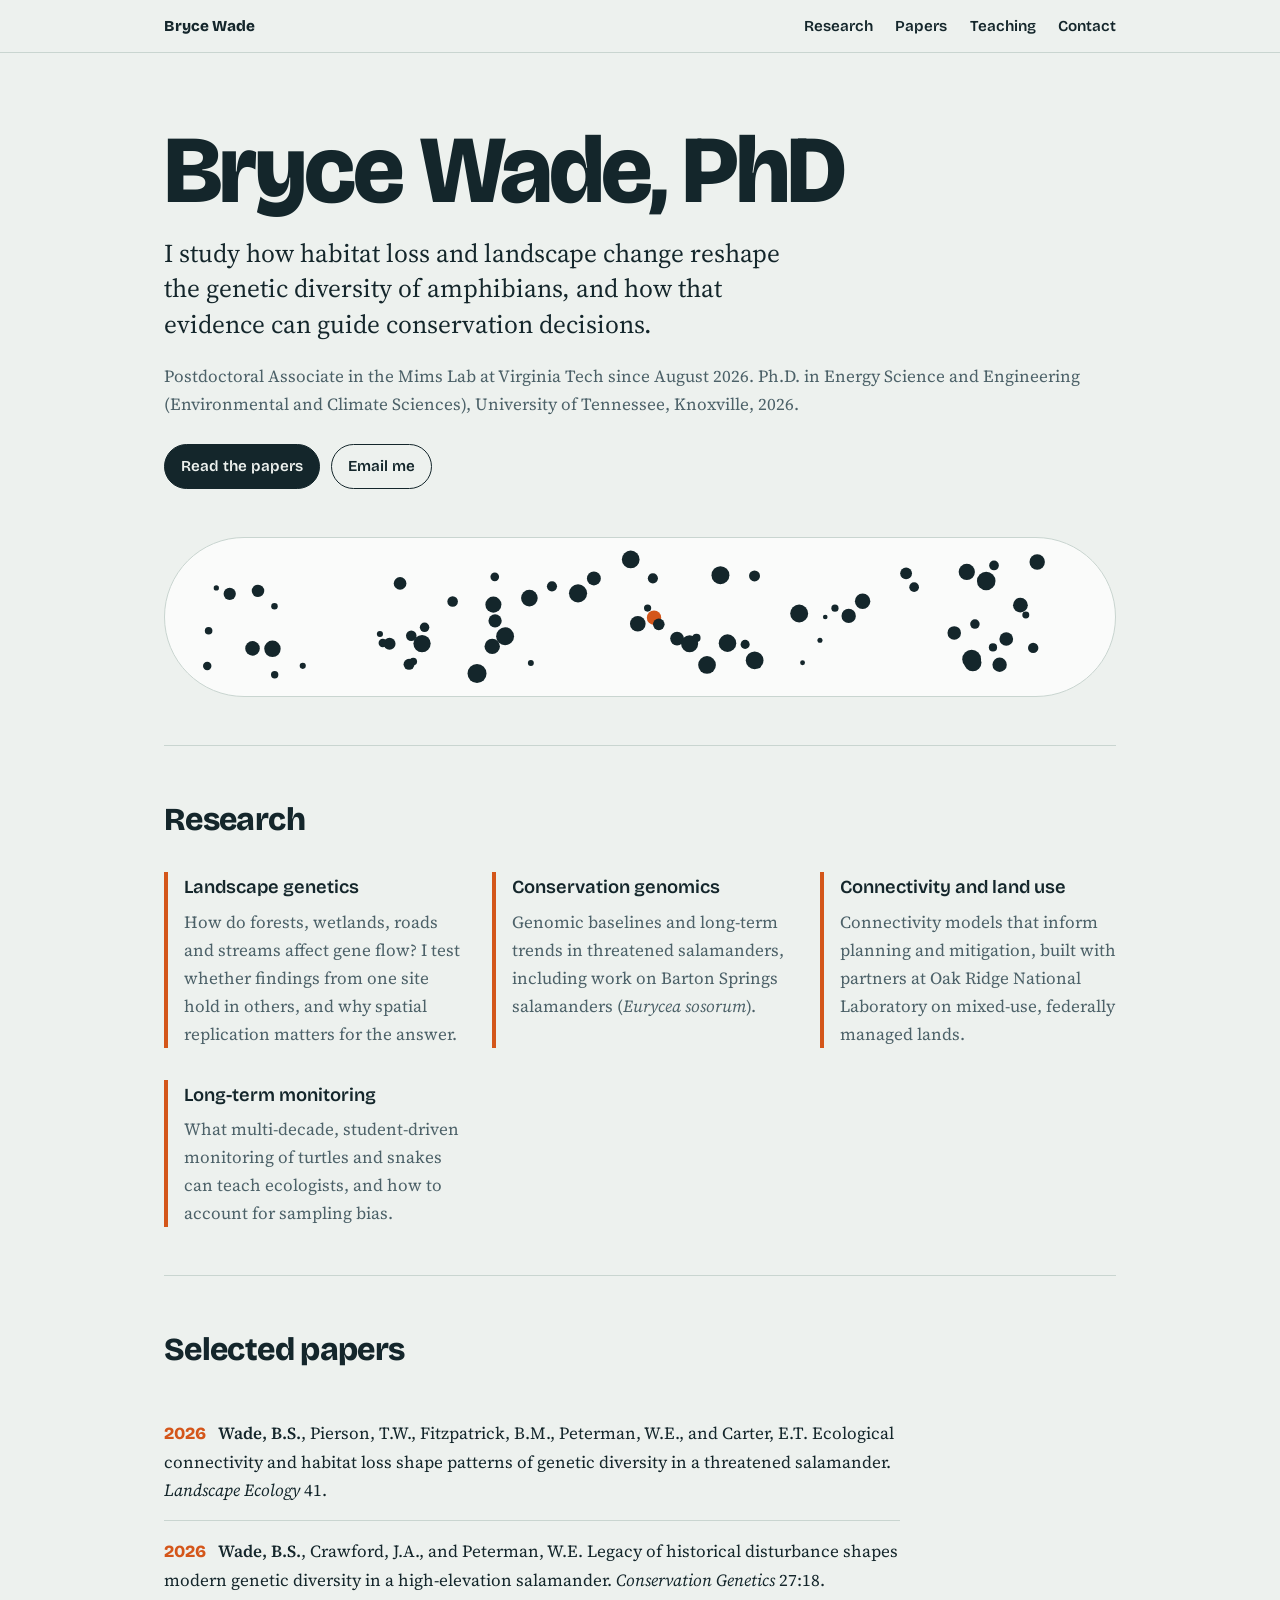
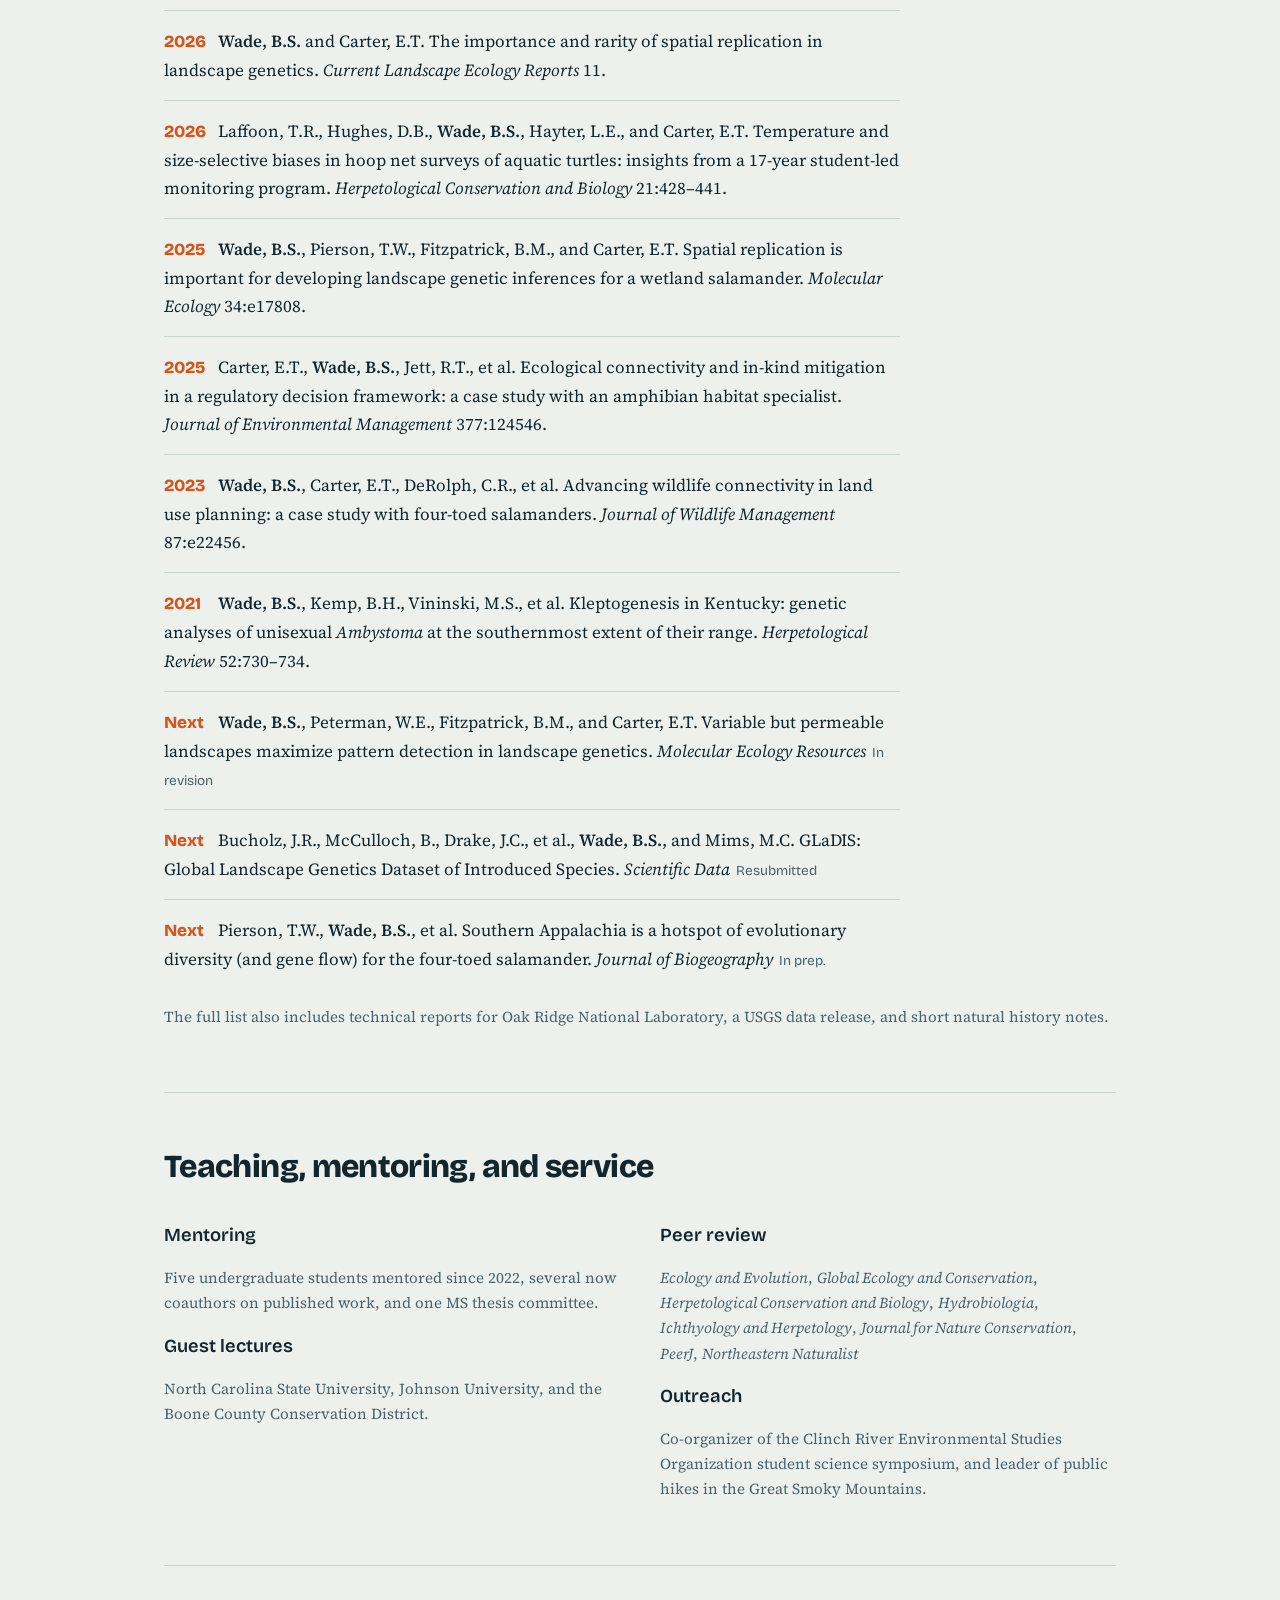
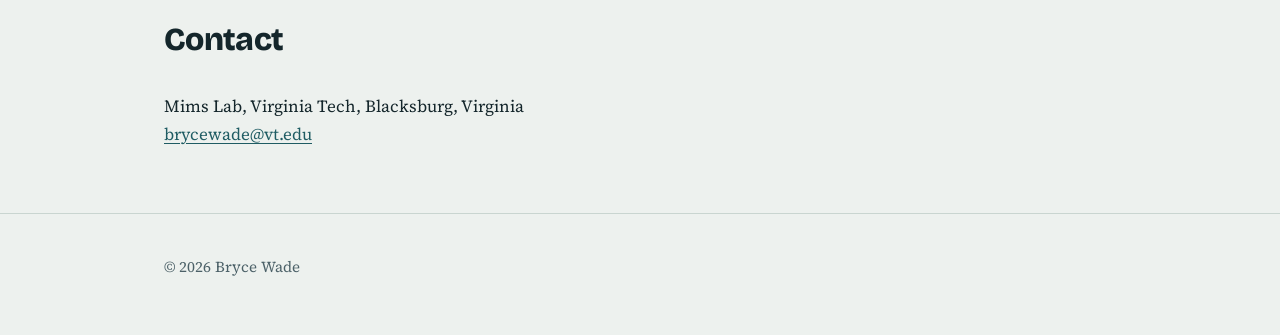
==== index.html @ 5a13bc20 "Add files via upload" ====
<!DOCTYPE html>
<html lang="en">
<head>
<meta charset="utf-8">
<meta name="viewport" content="width=device-width, initial-scale=1, viewport-fit=cover">
<title>Bryce Wade, PhD · Landscape genetics and amphibian conservation</title>
<link rel="preconnect" href="https://fonts.googleapis.com">
<link href="https://fonts.googleapis.com/css2?family=Bricolage+Grotesque:opsz,wght@12..96,400;12..96,600;12..96,800&family=Source+Serif+4:ital,opsz,wght@0,8..60,400;0,8..60,600;1,8..60,400&display=swap" rel="stylesheet">
<style>
:root{--bg:#EDF1EE;--panel:#FAFBFA;--ink:#14262B;--mute:#4C6168;--line:#C9D5D0;--stream:#1F5C63;--spot:#D4561A;--dot:#14262B;
box-sizing:border-box;padding-top:env(safe-area-inset-top,0px);padding-bottom:env(safe-area-inset-bottom,0px)}
@media (prefers-color-scheme:dark){:root:not([data-theme="light"]){--bg:#0F1B1F;--panel:#16272C;--ink:#E6EEEA;--mute:#9DB3B3;--line:#2B4046;--stream:#6FB7BD;--spot:#F08A52;--dot:#E6EEEA}}
:root[data-theme="dark"]{--bg:#0F1B1F;--panel:#16272C;--ink:#E6EEEA;--mute:#9DB3B3;--line:#2B4046;--stream:#6FB7BD;--spot:#F08A52;--dot:#E6EEEA}
*,*::before,*::after{box-sizing:inherit}
html{scroll-padding-top:4.5rem;scroll-behavior:smooth}
body{margin:0;background:var(--bg);color:var(--ink);font:1.0625rem/1.65 "Source Serif 4",Georgia,serif}
a{color:var(--stream);text-underline-offset:.2em}
a:focus-visible{outline:3px solid var(--spot);outline-offset:3px;border-radius:2px}
.wrap{max-width:62rem;margin:0 auto;padding:0 1.25rem}
h1,h2,h3,nav{font-family:"Bricolage Grotesque","Helvetica Neue",Arial,sans-serif}
nav{position:sticky;top:env(safe-area-inset-top,0px);z-index:5;background:var(--bg);border-bottom:1px solid var(--line)}
nav .wrap{display:flex;gap:1.4rem;align-items:center;overflow-x:auto;white-space:nowrap;padding-top:.85rem;padding-bottom:.85rem;font-size:.95rem}
nav b{margin-right:auto;font-weight:800}
nav a{color:var(--ink);text-decoration:none;font-weight:600}
nav a:hover{color:var(--stream);text-decoration:underline}
header.hero{padding:4.5rem 0 3rem}
h1{font-size:clamp(2.8rem,9vw,6rem);line-height:.95;letter-spacing:-.03em;font-weight:800;margin:0 0 1.2rem}
.lede{font-size:clamp(1.2rem,2.6vw,1.6rem);line-height:1.4;max-width:40rem;margin:0 0 1.2rem}
.now{color:var(--mute);margin:0 0 1.6rem}
.links{display:flex;flex-wrap:wrap;gap:.7rem}
.links a{padding:.55rem 1rem;border:1.5px solid var(--ink);border-radius:999px;color:var(--ink);text-decoration:none;font-family:"Bricolage Grotesque",sans-serif;font-weight:600;font-size:.95rem}
.links a:first-child{background:var(--ink);color:var(--bg)}
.links a:hover{border-color:var(--spot)}
.belly{display:block;width:100%;height:auto;margin-top:3rem;background:var(--panel);border:1px solid var(--line);border-radius:999px}
section{padding:3rem 0;border-top:1px solid var(--line)}
h2{font-size:2rem;letter-spacing:-.02em;margin:0 0 1.6rem;font-weight:800}
h3{font-size:1.15rem;margin:0 0 .3rem;font-weight:600}
.cols{display:grid;grid-template-columns:repeat(auto-fit,minmax(15rem,1fr));gap:2rem}
.cols p{margin:0;color:var(--mute)}
.cols h3{color:var(--ink)}
.cols div{border-left:4px solid var(--spot);padding-left:1rem}
ul.pubs,ul.plain{list-style:none;padding:0;margin:0}
ul.pubs li{padding:1rem 0;border-bottom:1px solid var(--line);max-width:46rem}
ul.pubs li:last-child{border:0}
.yr{display:inline-block;min-width:3.4rem;font-family:"Bricolage Grotesque",sans-serif;font-weight:800;color:var(--spot)}
.st{font-family:"Bricolage Grotesque",sans-serif;font-size:.85rem;color:var(--mute);margin-left:.4rem}
.me{font-weight:600}
.two{display:grid;grid-template-columns:repeat(auto-fit,minmax(18rem,1fr));gap:2.5rem}
ul.plain li{padding:.45rem 0}
.fund{font-family:"Bricolage Grotesque",sans-serif;font-weight:800;font-size:clamp(2rem,6vw,3.2rem);letter-spacing:-.03em;margin:0}
.small{color:var(--mute);font-size:.95rem}
footer{padding:2.5rem 0 3.5rem;border-top:1px solid var(--line);color:var(--mute);font-size:.95rem}
@media (prefers-reduced-motion:reduce){html{scroll-behavior:auto}}
</style>
</head>
<body>
<nav><div class="wrap"><b>Bryce Wade</b><a href="#research">Research</a><a href="#papers">Papers</a><a href="#teaching">Teaching</a><a href="#contact">Contact</a></div></nav>

<main class="wrap">
<header class="hero">
<h1>Bryce Wade, PhD</h1>
<p class="lede">I study how habitat loss and landscape change reshape the genetic diversity of amphibians, and how that evidence can guide conservation decisions.</p>
<p class="now">Postdoctoral Associate in the Mims Lab at Virginia Tech since August 2026. Ph.D. in Energy Science and Engineering (Environmental and Climate Sciences), University of Tennessee, Knoxville, 2026.</p>
<div class="links"><a href="#papers">Read the papers</a><a href="mailto:brycewade@vt.edu">Email me</a></div>
<svg id="belly" class="belly" viewBox="0 0 900 150" role="img" aria-label="Decorative pattern of dark spots, like the belly of a four-toed salamander"></svg>
</header>

<section id="research">
<h2>Research</h2>
<div class="cols">
<div><h3>Landscape genetics</h3><p>How do forests, wetlands, roads and streams affect gene flow? I test whether findings from one site hold in others, and why spatial replication matters for the answer.</p></div>
<div><h3>Conservation genomics</h3><p>Genomic baselines and long-term trends in threatened salamanders, including work on Barton Springs salamanders (<i>Eurycea sosorum</i>).</p></div>
<div><h3>Connectivity and land use</h3><p>Connectivity models that inform planning and mitigation, built with partners at Oak Ridge National Laboratory on mixed-use, federally managed lands.</p></div>
<div><h3>Long-term monitoring</h3><p>What multi-decade, student-driven monitoring of turtles and snakes can teach ecologists, and how to account for sampling bias.</p></div>
</div>
</section>

<section id="papers">
<h2>Selected papers</h2>
<ul class="pubs">
<li><span class="yr">2026</span><span class="me">Wade, B.S.</span>, Pierson, T.W., Fitzpatrick, B.M., Peterman, W.E., and Carter, E.T. Ecological connectivity and habitat loss shape patterns of genetic diversity in a threatened salamander. <i>Landscape Ecology</i> 41.</li>
<li><span class="yr">2026</span><span class="me">Wade, B.S.</span>, Crawford, J.A., and Peterman, W.E. Legacy of historical disturbance shapes modern genetic diversity in a high-elevation salamander. <i>Conservation Genetics</i> 27:18.</li>
<li><span class="yr">2026</span><span class="me">Wade, B.S.</span> and Carter, E.T. The importance and rarity of spatial replication in landscape genetics. <i>Current Landscape Ecology Reports</i> 11.</li>
<li><span class="yr">2026</span>Laffoon, T.R., Hughes, D.B., <span class="me">Wade, B.S.</span>, Hayter, L.E., and Carter, E.T. Temperature and size-selective biases in hoop net surveys of aquatic turtles: insights from a 17-year student-led monitoring program. <i>Herpetological Conservation and Biology</i> 21:428–441.</li>
<li><span class="yr">2025</span><span class="me">Wade, B.S.</span>, Pierson, T.W., Fitzpatrick, B.M., and Carter, E.T. Spatial replication is important for developing landscape genetic inferences for a wetland salamander. <i>Molecular Ecology</i> 34:e17808.</li>
<li><span class="yr">2025</span>Carter, E.T., <span class="me">Wade, B.S.</span>, Jett, R.T., et al. Ecological connectivity and in-kind mitigation in a regulatory decision framework: a case study with an amphibian habitat specialist. <i>Journal of Environmental Management</i> 377:124546.</li>
<li><span class="yr">2023</span><span class="me">Wade, B.S.</span>, Carter, E.T., DeRolph, C.R., et al. Advancing wildlife connectivity in land use planning: a case study with four-toed salamanders. <i>Journal of Wildlife Management</i> 87:e22456.</li>
<li><span class="yr">2021</span><span class="me">Wade, B.S.</span>, Kemp, B.H., Vininski, M.S., et al. Kleptogenesis in Kentucky: genetic analyses of unisexual <i>Ambystoma</i> at the southernmost extent of their range. <i>Herpetological Review</i> 52:730–734.</li>
<li><span class="yr">Next</span><span class="me">Wade, B.S.</span>, Peterman, W.E., Fitzpatrick, B.M., and Carter, E.T. Variable but permeable landscapes maximize pattern detection in landscape genetics. <i>Molecular Ecology Resources</i><span class="st">In revision</span></li>
<li><span class="yr">Next</span>Bucholz, J.R., McCulloch, B., Drake, J.C., et al., <span class="me">Wade, B.S.</span>, and Mims, M.C. GLaDIS: Global Landscape Genetics Dataset of Introduced Species. <i>Scientific Data</i><span class="st">Resubmitted</span></li>
<li><span class="yr">Next</span>Pierson, T.W., <span class="me">Wade, B.S.</span>, et al. Southern Appalachia is a hotspot of evolutionary diversity (and gene flow) for the four-toed salamander. <i>Journal of Biogeography</i><span class="st">In prep.</span></li>
</ul>
<p class="small">The full list also includes technical reports for Oak Ridge National Laboratory, a USGS data release, and short natural history notes.</p>
</section>

<section id="teaching">
<h2>Teaching, mentoring, and service</h2>
<div class="two">
<div><h3>Mentoring</h3>
<p class="small">Five undergraduate students mentored since 2022, several now coauthors on published work, and one MS thesis committee.</p>
<h3>Guest lectures</h3>
<p class="small">North Carolina State University, Johnson University, and the Boone County Conservation District.</p></div>
<div><h3>Peer review</h3>
<p class="small"><i>Ecology and Evolution</i>, <i>Global Ecology and Conservation</i>, <i>Herpetological Conservation and Biology</i>, <i>Hydrobiologia</i>, <i>Ichthyology and Herpetology</i>, <i>Journal for Nature Conservation</i>, <i>PeerJ</i>, <i>Northeastern Naturalist</i></p>
<h3>Outreach</h3>
<p class="small">Co-organizer of the Clinch River Environmental Studies Organization student science symposium, and leader of public hikes in the Great Smoky Mountains.</p></div>
</div>
</section>

<section id="contact">
<h2>Contact</h2>
<p>Mims Lab, Virginia Tech, Blacksburg, Virginia<br><a href="mailto:brycewade@vt.edu">brycewade@vt.edu</a></p>
</section>
</main>

<footer><div class="wrap">© 2026 Bryce Wade</div></footer>

<script>
(function(){
var s=document.getElementById('belly'),n='http://www.w3.org/2000/svg',seed=7,i,x,y,r,c;
function rnd(){seed=(seed*16807)%2147483647;return seed/2147483647}
for(i=0;i<70;i++){
x=40+rnd()*820;y=20+rnd()*110;r=2+rnd()*7;
c=document.createElementNS(n,'circle');
c.setAttribute('cx',x.toFixed(1));c.setAttribute('cy',y.toFixed(1));c.setAttribute('r',r.toFixed(1));
c.setAttribute('fill',i===23?'var(--spot)':'var(--dot)');
s.appendChild(c);
}
})();
</script>
</body>
</html>
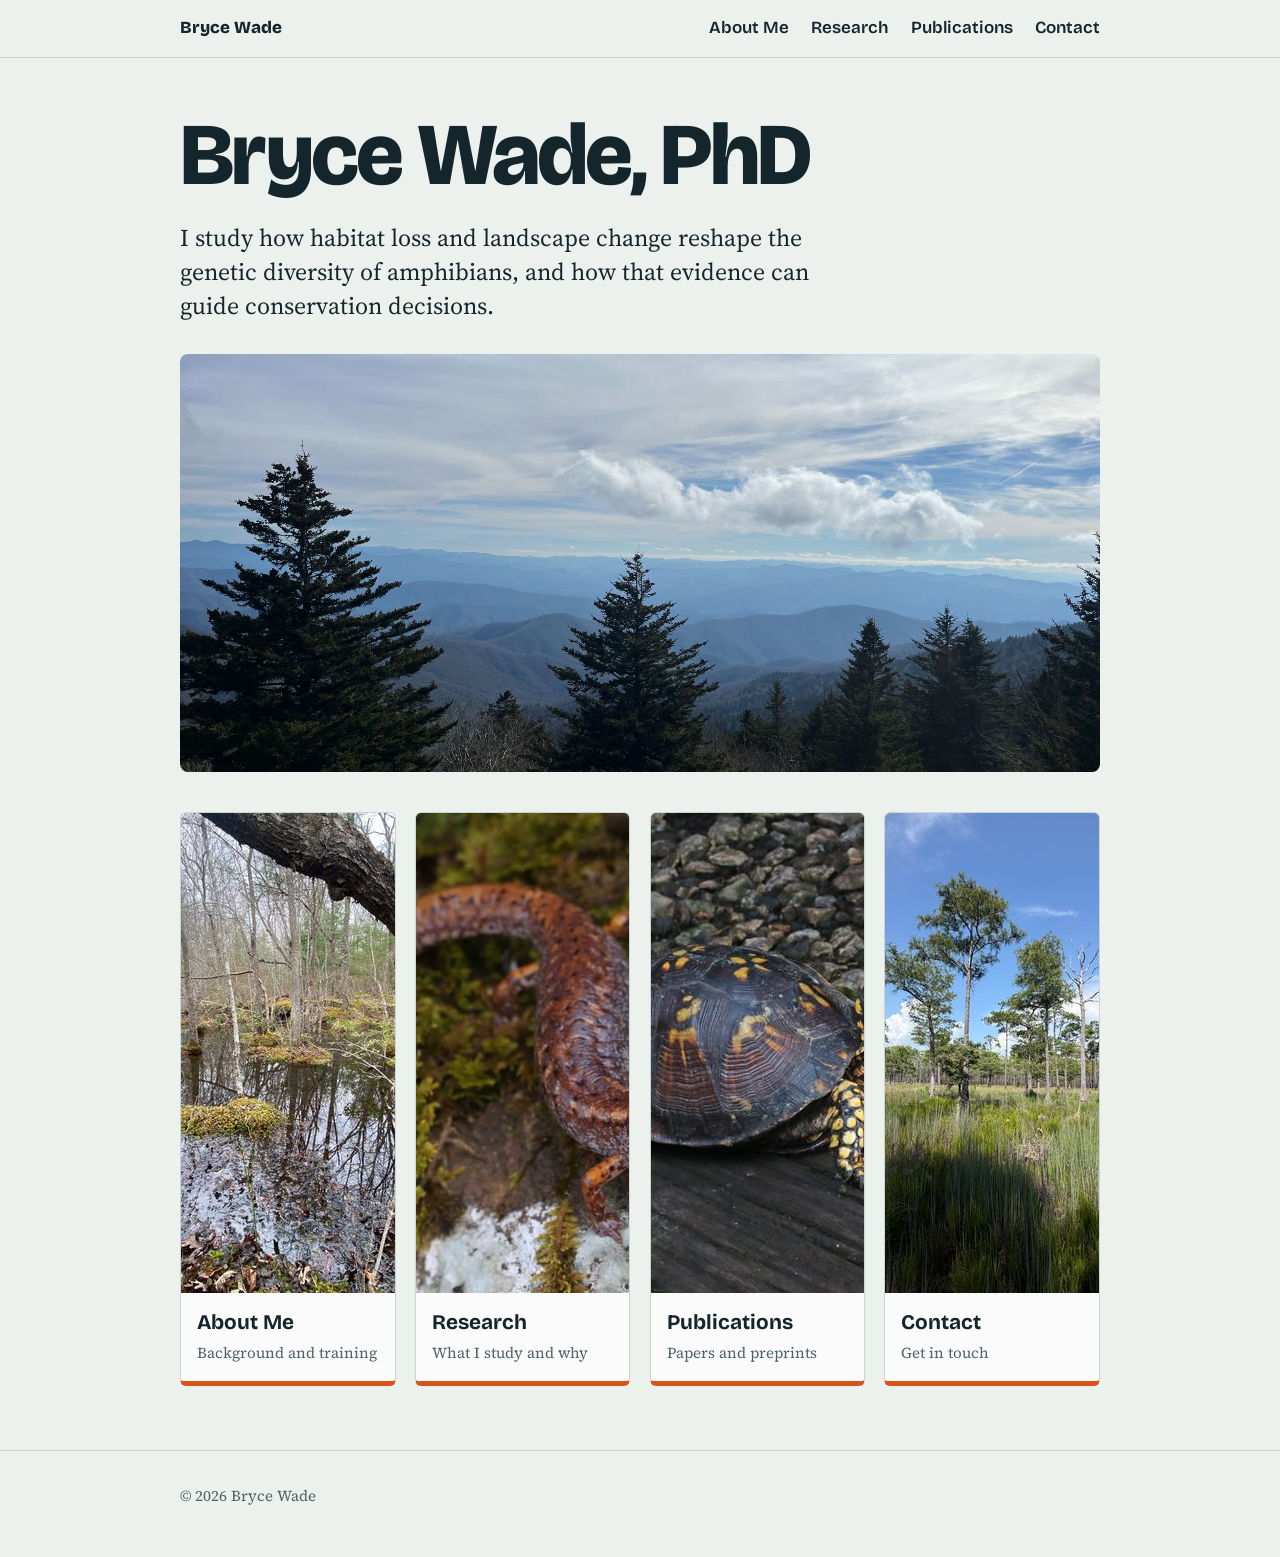
==== commit dd7e7424: "Add files via upload" ====
--- a/index.html
+++ b/index.html
@@ -2,131 +2,25 @@
 <html lang="en">
 <head>
 <meta charset="utf-8">
-<meta name="viewport" content="width=device-width, initial-scale=1, viewport-fit=cover">
+<meta name="viewport" content="width=device-width, initial-scale=1">
 <title>Bryce Wade, PhD · Landscape genetics and amphibian conservation</title>
-<link rel="preconnect" href="https://fonts.googleapis.com">
 <link href="https://fonts.googleapis.com/css2?family=Bricolage+Grotesque:opsz,wght@12..96,400;12..96,600;12..96,800&family=Source+Serif+4:ital,opsz,wght@0,8..60,400;0,8..60,600;1,8..60,400&display=swap" rel="stylesheet">
-<style>
-:root{--bg:#EDF1EE;--panel:#FAFBFA;--ink:#14262B;--mute:#4C6168;--line:#C9D5D0;--stream:#1F5C63;--spot:#D4561A;--dot:#14262B;
-box-sizing:border-box;padding-top:env(safe-area-inset-top,0px);padding-bottom:env(safe-area-inset-bottom,0px)}
-@media (prefers-color-scheme:dark){:root:not([data-theme="light"]){--bg:#0F1B1F;--panel:#16272C;--ink:#E6EEEA;--mute:#9DB3B3;--line:#2B4046;--stream:#6FB7BD;--spot:#F08A52;--dot:#E6EEEA}}
-:root[data-theme="dark"]{--bg:#0F1B1F;--panel:#16272C;--ink:#E6EEEA;--mute:#9DB3B3;--line:#2B4046;--stream:#6FB7BD;--spot:#F08A52;--dot:#E6EEEA}
-*,*::before,*::after{box-sizing:inherit}
-html{scroll-padding-top:4.5rem;scroll-behavior:smooth}
-body{margin:0;background:var(--bg);color:var(--ink);font:1.0625rem/1.65 "Source Serif 4",Georgia,serif}
-a{color:var(--stream);text-underline-offset:.2em}
-a:focus-visible{outline:3px solid var(--spot);outline-offset:3px;border-radius:2px}
-.wrap{max-width:62rem;margin:0 auto;padding:0 1.25rem}
-h1,h2,h3,nav{font-family:"Bricolage Grotesque","Helvetica Neue",Arial,sans-serif}
-nav{position:sticky;top:env(safe-area-inset-top,0px);z-index:5;background:var(--bg);border-bottom:1px solid var(--line)}
-nav .wrap{display:flex;gap:1.4rem;align-items:center;overflow-x:auto;white-space:nowrap;padding-top:.85rem;padding-bottom:.85rem;font-size:.95rem}
-nav b{margin-right:auto;font-weight:800}
-nav a{color:var(--ink);text-decoration:none;font-weight:600}
-nav a:hover{color:var(--stream);text-decoration:underline}
-header.hero{padding:4.5rem 0 3rem}
-h1{font-size:clamp(2.8rem,9vw,6rem);line-height:.95;letter-spacing:-.03em;font-weight:800;margin:0 0 1.2rem}
-.lede{font-size:clamp(1.2rem,2.6vw,1.6rem);line-height:1.4;max-width:40rem;margin:0 0 1.2rem}
-.now{color:var(--mute);margin:0 0 1.6rem}
-.links{display:flex;flex-wrap:wrap;gap:.7rem}
-.links a{padding:.55rem 1rem;border:1.5px solid var(--ink);border-radius:999px;color:var(--ink);text-decoration:none;font-family:"Bricolage Grotesque",sans-serif;font-weight:600;font-size:.95rem}
-.links a:first-child{background:var(--ink);color:var(--bg)}
-.links a:hover{border-color:var(--spot)}
-.belly{display:block;width:100%;height:auto;margin-top:3rem;background:var(--panel);border:1px solid var(--line);border-radius:999px}
-section{padding:3rem 0;border-top:1px solid var(--line)}
-h2{font-size:2rem;letter-spacing:-.02em;margin:0 0 1.6rem;font-weight:800}
-h3{font-size:1.15rem;margin:0 0 .3rem;font-weight:600}
-.cols{display:grid;grid-template-columns:repeat(auto-fit,minmax(15rem,1fr));gap:2rem}
-.cols p{margin:0;color:var(--mute)}
-.cols h3{color:var(--ink)}
-.cols div{border-left:4px solid var(--spot);padding-left:1rem}
-ul.pubs,ul.plain{list-style:none;padding:0;margin:0}
-ul.pubs li{padding:1rem 0;border-bottom:1px solid var(--line);max-width:46rem}
-ul.pubs li:last-child{border:0}
-.yr{display:inline-block;min-width:3.4rem;font-family:"Bricolage Grotesque",sans-serif;font-weight:800;color:var(--spot)}
-.st{font-family:"Bricolage Grotesque",sans-serif;font-size:.85rem;color:var(--mute);margin-left:.4rem}
-.me{font-weight:600}
-.two{display:grid;grid-template-columns:repeat(auto-fit,minmax(18rem,1fr));gap:2.5rem}
-ul.plain li{padding:.45rem 0}
-.fund{font-family:"Bricolage Grotesque",sans-serif;font-weight:800;font-size:clamp(2rem,6vw,3.2rem);letter-spacing:-.03em;margin:0}
-.small{color:var(--mute);font-size:.95rem}
-footer{padding:2.5rem 0 3.5rem;border-top:1px solid var(--line);color:var(--mute);font-size:.95rem}
-@media (prefers-reduced-motion:reduce){html{scroll-behavior:auto}}
-</style>
+<link rel="stylesheet" href="style.css">
 </head>
 <body>
-<nav><div class="wrap"><b>Bryce Wade</b><a href="#research">Research</a><a href="#papers">Papers</a><a href="#teaching">Teaching</a><a href="#contact">Contact</a></div></nav>
-
+<!-- MENU: appears on every page. If you change it, change it in all five files. -->
+<nav><div class="wrap"><a class="brand" href="index.html">Bryce Wade</a><a href="about.html">About Me</a><a href="research.html">Research</a><a href="publications.html">Publications</a><a href="contact.html">Contact</a></div></nav>
 <main class="wrap">
-<header class="hero">
 <h1>Bryce Wade, PhD</h1>
 <p class="lede">I study how habitat loss and landscape change reshape the genetic diversity of amphibians, and how that evidence can guide conservation decisions.</p>
-<p class="now">Postdoctoral Associate in the Mims Lab at Virginia Tech since August 2026. Ph.D. in Energy Science and Engineering (Environmental and Climate Sciences), University of Tennessee, Knoxville, 2026.</p>
-<div class="links"><a href="#papers">Read the papers</a><a href="mailto:brycewade@vt.edu">Email me</a></div>
-<svg id="belly" class="belly" viewBox="0 0 900 150" role="img" aria-label="Decorative pattern of dark spots, like the belly of a four-toed salamander"></svg>
-</header>
-
-<section id="research">
-<h2>Research</h2>
-<div class="cols">
-<div><h3>Landscape genetics</h3><p>How do forests, wetlands, roads and streams affect gene flow? I test whether findings from one site hold in others, and why spatial replication matters for the answer.</p></div>
-<div><h3>Conservation genomics</h3><p>Genomic baselines and long-term trends in threatened salamanders, including work on Barton Springs salamanders (<i>Eurycea sosorum</i>).</p></div>
-<div><h3>Connectivity and land use</h3><p>Connectivity models that inform planning and mitigation, built with partners at Oak Ridge National Laboratory on mixed-use, federally managed lands.</p></div>
-<div><h3>Long-term monitoring</h3><p>What multi-decade, student-driven monitoring of turtles and snakes can teach ecologists, and how to account for sampling bias.</p></div>
+<img class="hero-photo" src="images/home-main.jpg" width="1800" height="818" alt="Blue ridgelines of the southern Appalachian Mountains seen through spruce and fir trees">
+<div class="tiles">
+<a href="about.html"><img src="images/about-thumb.jpg" width="640" height="480" alt="" loading="lazy"><b>About Me</b><span>Background and training</span></a>
+<a href="research.html"><img src="images/research-thumb.jpg" width="640" height="480" alt="" loading="lazy"><b>Research</b><span>What I study and why</span></a>
+<a href="publications.html"><img src="images/publications-thumb.jpg" width="640" height="480" alt="" loading="lazy"><b>Publications</b><span>Papers and preprints</span></a>
+<a href="contact.html"><img src="images/contact-thumb.jpg" width="640" height="480" alt="" loading="lazy"><b>Contact</b><span>Get in touch</span></a>
 </div>
-</section>
-
-<section id="papers">
-<h2>Selected papers</h2>
-<ul class="pubs">
-<li><span class="yr">2026</span><span class="me">Wade, B.S.</span>, Pierson, T.W., Fitzpatrick, B.M., Peterman, W.E., and Carter, E.T. Ecological connectivity and habitat loss shape patterns of genetic diversity in a threatened salamander. <i>Landscape Ecology</i> 41.</li>
-<li><span class="yr">2026</span><span class="me">Wade, B.S.</span>, Crawford, J.A., and Peterman, W.E. Legacy of historical disturbance shapes modern genetic diversity in a high-elevation salamander. <i>Conservation Genetics</i> 27:18.</li>
-<li><span class="yr">2026</span><span class="me">Wade, B.S.</span> and Carter, E.T. The importance and rarity of spatial replication in landscape genetics. <i>Current Landscape Ecology Reports</i> 11.</li>
-<li><span class="yr">2026</span>Laffoon, T.R., Hughes, D.B., <span class="me">Wade, B.S.</span>, Hayter, L.E., and Carter, E.T. Temperature and size-selective biases in hoop net surveys of aquatic turtles: insights from a 17-year student-led monitoring program. <i>Herpetological Conservation and Biology</i> 21:428–441.</li>
-<li><span class="yr">2025</span><span class="me">Wade, B.S.</span>, Pierson, T.W., Fitzpatrick, B.M., and Carter, E.T. Spatial replication is important for developing landscape genetic inferences for a wetland salamander. <i>Molecular Ecology</i> 34:e17808.</li>
-<li><span class="yr">2025</span>Carter, E.T., <span class="me">Wade, B.S.</span>, Jett, R.T., et al. Ecological connectivity and in-kind mitigation in a regulatory decision framework: a case study with an amphibian habitat specialist. <i>Journal of Environmental Management</i> 377:124546.</li>
-<li><span class="yr">2023</span><span class="me">Wade, B.S.</span>, Carter, E.T., DeRolph, C.R., et al. Advancing wildlife connectivity in land use planning: a case study with four-toed salamanders. <i>Journal of Wildlife Management</i> 87:e22456.</li>
-<li><span class="yr">2021</span><span class="me">Wade, B.S.</span>, Kemp, B.H., Vininski, M.S., et al. Kleptogenesis in Kentucky: genetic analyses of unisexual <i>Ambystoma</i> at the southernmost extent of their range. <i>Herpetological Review</i> 52:730–734.</li>
-<li><span class="yr">Next</span><span class="me">Wade, B.S.</span>, Peterman, W.E., Fitzpatrick, B.M., and Carter, E.T. Variable but permeable landscapes maximize pattern detection in landscape genetics. <i>Molecular Ecology Resources</i><span class="st">In revision</span></li>
-<li><span class="yr">Next</span>Bucholz, J.R., McCulloch, B., Drake, J.C., et al., <span class="me">Wade, B.S.</span>, and Mims, M.C. GLaDIS: Global Landscape Genetics Dataset of Introduced Species. <i>Scientific Data</i><span class="st">Resubmitted</span></li>
-<li><span class="yr">Next</span>Pierson, T.W., <span class="me">Wade, B.S.</span>, et al. Southern Appalachia is a hotspot of evolutionary diversity (and gene flow) for the four-toed salamander. <i>Journal of Biogeography</i><span class="st">In prep.</span></li>
-</ul>
-<p class="small">The full list also includes technical reports for Oak Ridge National Laboratory, a USGS data release, and short natural history notes.</p>
-</section>
-
-<section id="teaching">
-<h2>Teaching, mentoring, and service</h2>
-<div class="two">
-<div><h3>Mentoring</h3>
-<p class="small">Five undergraduate students mentored since 2022, several now coauthors on published work, and one MS thesis committee.</p>
-<h3>Guest lectures</h3>
-<p class="small">North Carolina State University, Johnson University, and the Boone County Conservation District.</p></div>
-<div><h3>Peer review</h3>
-<p class="small"><i>Ecology and Evolution</i>, <i>Global Ecology and Conservation</i>, <i>Herpetological Conservation and Biology</i>, <i>Hydrobiologia</i>, <i>Ichthyology and Herpetology</i>, <i>Journal for Nature Conservation</i>, <i>PeerJ</i>, <i>Northeastern Naturalist</i></p>
-<h3>Outreach</h3>
-<p class="small">Co-organizer of the Clinch River Environmental Studies Organization student science symposium, and leader of public hikes in the Great Smoky Mountains.</p></div>
-</div>
-</section>
-
-<section id="contact">
-<h2>Contact</h2>
-<p>Mims Lab, Virginia Tech, Blacksburg, Virginia<br><a href="mailto:brycewade@vt.edu">brycewade@vt.edu</a></p>
-</section>
 </main>
-
 <footer><div class="wrap">© 2026 Bryce Wade</div></footer>
-
-<script>
-(function(){
-var s=document.getElementById('belly'),n='http://www.w3.org/2000/svg',seed=7,i,x,y,r,c;
-function rnd(){seed=(seed*16807)%2147483647;return seed/2147483647}
-for(i=0;i<70;i++){
-x=40+rnd()*820;y=20+rnd()*110;r=2+rnd()*7;
-c=document.createElementNS(n,'circle');
-c.setAttribute('cx',x.toFixed(1));c.setAttribute('cy',y.toFixed(1));c.setAttribute('r',r.toFixed(1));
-c.setAttribute('fill',i===23?'var(--spot)':'var(--dot)');
-s.appendChild(c);
-}
-})();
-</script>
 </body>
 </html>
--- a/style.css
+++ b/style.css
@@ -0,0 +1,41 @@
+/* Colors: change these hex codes to restyle the whole site */
+:root{--bg:#EDF1EE;--panel:#FAFBFA;--ink:#14262B;--mute:#4C6168;--line:#C9D5D0;--stream:#1F5C63;--spot:#D4561A;--dot:#14262B}
+@media (prefers-color-scheme:dark){:root{--bg:#0F1B1F;--panel:#16272C;--ink:#E6EEEA;--mute:#9DB3B3;--line:#2B4046;--stream:#6FB7BD;--spot:#F08A52;--dot:#E6EEEA}}
+*,*::before,*::after{box-sizing:border-box}
+html{scroll-behavior:smooth}
+body{margin:0;background:var(--bg);color:var(--ink);font:1.0625rem/1.65 "Source Serif 4",Georgia,serif}
+a{color:var(--stream);text-underline-offset:.2em}
+a:focus-visible{outline:3px solid var(--spot);outline-offset:3px;border-radius:2px}
+.wrap{max-width:60rem;margin:0 auto;padding:0 1.25rem}
+h1,h2,h3,nav{font-family:"Bricolage Grotesque","Helvetica Neue",Arial,sans-serif}
+nav{border-bottom:1px solid var(--line)}
+nav .wrap{display:flex;gap:1.4rem;align-items:center;overflow-x:auto;white-space:nowrap;padding-top:.9rem;padding-bottom:.9rem}
+nav a{color:var(--ink);text-decoration:none;font-weight:600}
+nav a.brand{margin-right:auto;font-weight:800}
+nav a:hover{text-decoration:underline}
+nav a[aria-current="page"]{border-bottom:3px solid var(--spot)}
+h1{font-size:clamp(2.6rem,8vw,5.5rem);line-height:.95;letter-spacing:-.03em;font-weight:800;margin:3.5rem 0 1.2rem}
+h1.page{font-size:clamp(2rem,6vw,3.2rem);margin:3rem 0 1.5rem}
+h2{font-size:1.5rem;margin:2.2rem 0 .6rem}
+.lede{font-size:clamp(1.2rem,2.6vw,1.5rem);line-height:1.4;max-width:40rem}
+.text{max-width:40rem}
+.tiles{display:grid;grid-template-columns:repeat(auto-fit,minmax(13rem,1fr));gap:1.2rem;margin:2.5rem 0}
+.tiles a{display:block;overflow:hidden;background:var(--panel);border:1px solid var(--line);border-bottom:5px solid var(--spot);border-radius:6px;color:var(--ink);text-decoration:none}
+.tiles a:hover,.tiles a:focus-visible{border-color:var(--spot)}
+.tiles img{display:block;width:100%;aspect-ratio:4/3;object-fit:cover}
+.tiles b{display:block;padding:.8rem 1rem 0;font-family:"Bricolage Grotesque",sans-serif;font-size:1.3rem}
+.tiles span{display:block;padding:0 1rem 1rem;color:var(--mute);font-size:.95rem}
+.portrait{width:13rem;height:13rem;object-fit:cover;border-radius:50%;float:right;margin:0 0 1rem 1.5rem}
+ul.pubs{list-style:none;padding:0;margin:0}
+ul.pubs li{padding:1rem 0;border-bottom:1px solid var(--line);max-width:46rem}
+.yr{display:inline-block;min-width:3.4rem;font-family:"Bricolage Grotesque",sans-serif;font-weight:800;color:var(--spot)}
+.me{font-weight:600}
+.st{font-family:"Bricolage Grotesque",sans-serif;font-size:.85rem;color:var(--mute);margin-left:.4rem}
+.cols{display:grid;grid-template-columns:repeat(auto-fit,minmax(16rem,1fr));gap:2rem;margin-bottom:2rem}
+.cols div{border-left:4px solid var(--spot);padding-left:1rem}
+.cols h2{margin:0 0 .3rem;font-size:1.2rem}
+.cols p{margin:0;color:var(--mute)}
+footer{margin-top:4rem;padding:2rem 0 3rem;border-top:1px solid var(--line);color:var(--mute);font-size:.95rem}
+.hero-photo{display:block;width:100%;height:auto;border-radius:8px;margin:2rem 0 0}
+.gallery{display:grid;grid-template-columns:repeat(auto-fit,minmax(16rem,1fr));gap:1rem;margin:1.5rem 0 2.5rem}
+.gallery img{display:block;width:100%;height:auto;aspect-ratio:3/2;object-fit:cover;border-radius:6px}
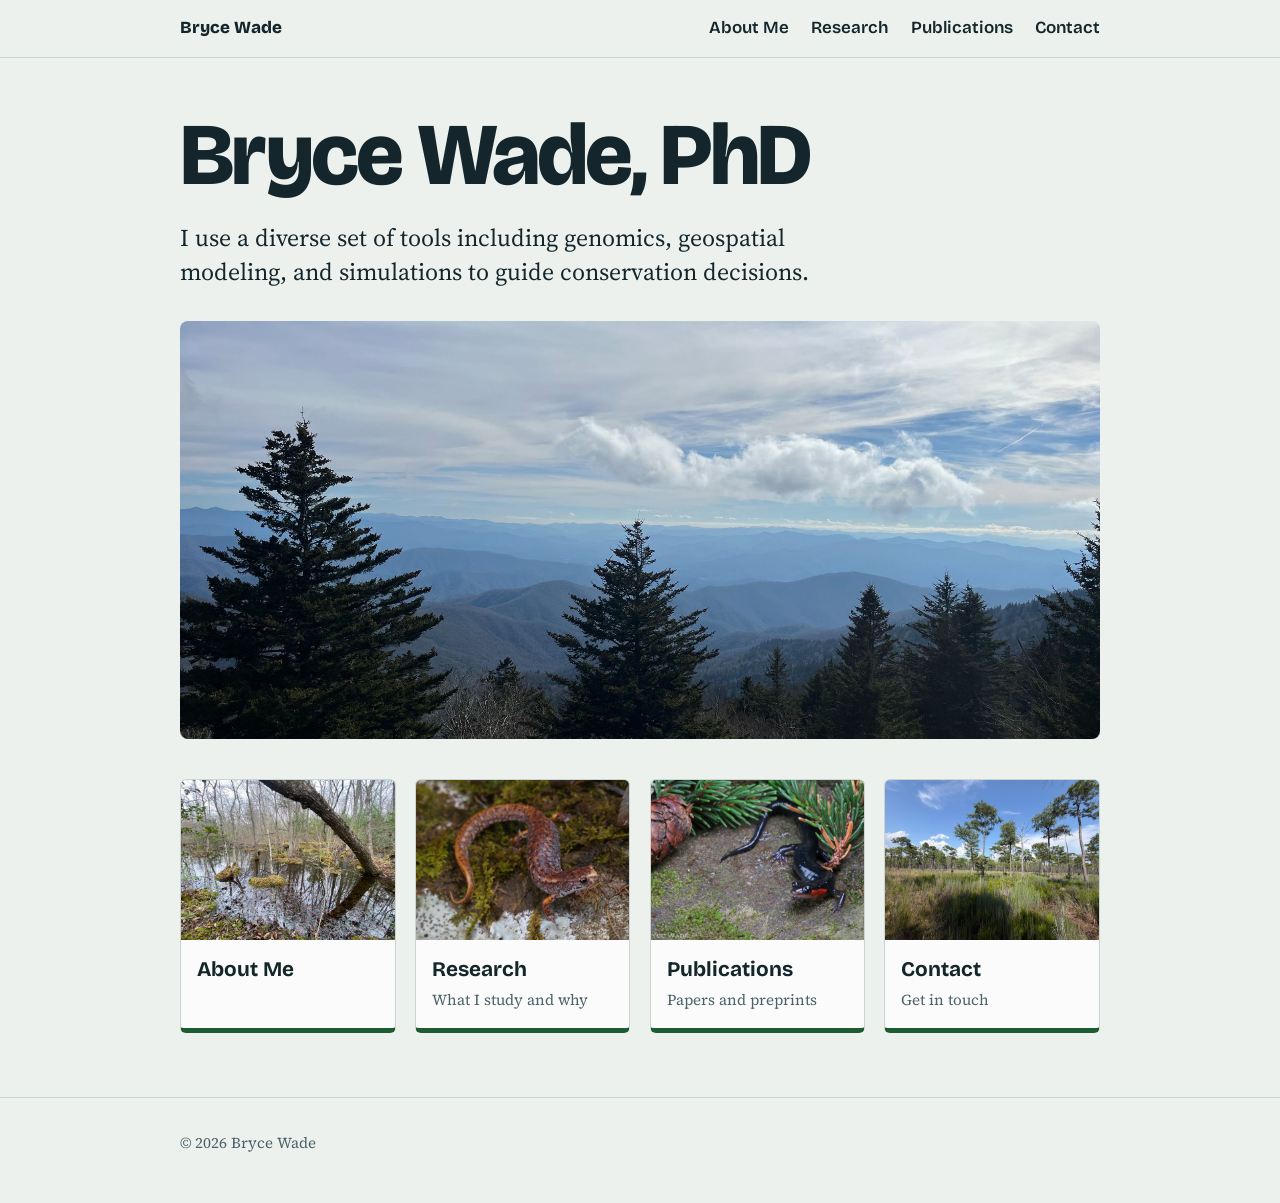
==== commit 5a492aa2: "Revise lede paragraph for clarity Updated the lede paragraph to reflect the use of diverse tools in " ====
--- a/index.html
+++ b/index.html
@@ -12,10 +12,10 @@
 <nav><div class="wrap"><a class="brand" href="index.html">Bryce Wade</a><a href="about.html">About Me</a><a href="research.html">Research</a><a href="publications.html">Publications</a><a href="contact.html">Contact</a></div></nav>
 <main class="wrap">
 <h1>Bryce Wade, PhD</h1>
-<p class="lede">I study how habitat loss and landscape change reshape the genetic diversity of amphibians, and how that evidence can guide conservation decisions.</p>
+<p class="lede">I use a diverse set of tools including genomics, geospatial modeling, and simulations to guide conservation decisions.</p>
 <img class="hero-photo" src="images/home-main.jpg" width="1800" height="818" alt="Blue ridgelines of the southern Appalachian Mountains seen through spruce and fir trees">
 <div class="tiles">
-<a href="about.html"><img src="images/about-thumb.jpg" width="640" height="480" alt="" loading="lazy"><b>About Me</b><span>Background and training</span></a>
+<a href="about.html"><img src="images/about-thumb.jpg" width="640" height="480" alt="" loading="lazy"><b>About Me</b></a>
 <a href="research.html"><img src="images/research-thumb.jpg" width="640" height="480" alt="" loading="lazy"><b>Research</b><span>What I study and why</span></a>
 <a href="publications.html"><img src="images/publications-thumb.jpg" width="640" height="480" alt="" loading="lazy"><b>Publications</b><span>Papers and preprints</span></a>
 <a href="contact.html"><img src="images/contact-thumb.jpg" width="640" height="480" alt="" loading="lazy"><b>Contact</b><span>Get in touch</span></a>
--- a/style.css
+++ b/style.css
@@ -1,6 +1,6 @@
 /* Colors: change these hex codes to restyle the whole site */
-:root{--bg:#EDF1EE;--panel:#FAFBFA;--ink:#14262B;--mute:#4C6168;--line:#C9D5D0;--stream:#1F5C63;--spot:#D4561A;--dot:#14262B}
-@media (prefers-color-scheme:dark){:root{--bg:#0F1B1F;--panel:#16272C;--ink:#E6EEEA;--mute:#9DB3B3;--line:#2B4046;--stream:#6FB7BD;--spot:#F08A52;--dot:#E6EEEA}}
+:root{--bg:#EDF1EE;--panel:#FAFBFA;--ink:#14262B;--mute:#4C6168;--line:#C9D5D0;--stream:#1F5C63;--spot:#1E5A32;--dot:#14262B}
+@media (prefers-color-scheme:dark){:root{--bg:#0F1B1F;--panel:#16272C;--ink:#E6EEEA;--mute:#9DB3B3;--line:#2B4046;--stream:#6FB7BD;--spot:#7BCB5C;--dot:#E6EEEA}}
 *,*::before,*::after{box-sizing:border-box}
 html{scroll-behavior:smooth}
 body{margin:0;background:var(--bg);color:var(--ink);font:1.0625rem/1.65 "Source Serif 4",Georgia,serif}
@@ -22,7 +22,7 @@
 .tiles{display:grid;grid-template-columns:repeat(auto-fit,minmax(13rem,1fr));gap:1.2rem;margin:2.5rem 0}
 .tiles a{display:block;overflow:hidden;background:var(--panel);border:1px solid var(--line);border-bottom:5px solid var(--spot);border-radius:6px;color:var(--ink);text-decoration:none}
 .tiles a:hover,.tiles a:focus-visible{border-color:var(--spot)}
-.tiles img{display:block;width:100%;aspect-ratio:4/3;object-fit:cover}
+.tiles img{display:block;width:100%;height:auto;aspect-ratio:4/3;object-fit:cover}
 .tiles b{display:block;padding:.8rem 1rem 0;font-family:"Bricolage Grotesque",sans-serif;font-size:1.3rem}
 .tiles span{display:block;padding:0 1rem 1rem;color:var(--mute);font-size:.95rem}
 .portrait{width:13rem;height:13rem;object-fit:cover;border-radius:50%;float:right;margin:0 0 1rem 1.5rem}
@@ -39,3 +39,9 @@
 .hero-photo{display:block;width:100%;height:auto;border-radius:8px;margin:2rem 0 0}
 .gallery{display:grid;grid-template-columns:repeat(auto-fit,minmax(16rem,1fr));gap:1rem;margin:1.5rem 0 2.5rem}
 .gallery img{display:block;width:100%;height:auto;aspect-ratio:3/2;object-fit:cover;border-radius:6px}
+.topics{display:grid;grid-template-columns:repeat(auto-fit,minmax(19rem,1fr));gap:2rem;margin:2.5rem 0 1rem}
+.topic{background:var(--panel);border:1px solid var(--line);border-bottom:5px solid var(--spot);border-radius:6px;overflow:hidden}
+.topic img{display:block;width:100%;height:auto;aspect-ratio:3/2;object-fit:cover}
+.topic div{padding:1rem 1.2rem 1.4rem}
+.topic h2{margin:0 0 .4rem;font-size:1.3rem}
+.topic p{margin:0;color:var(--mute)}
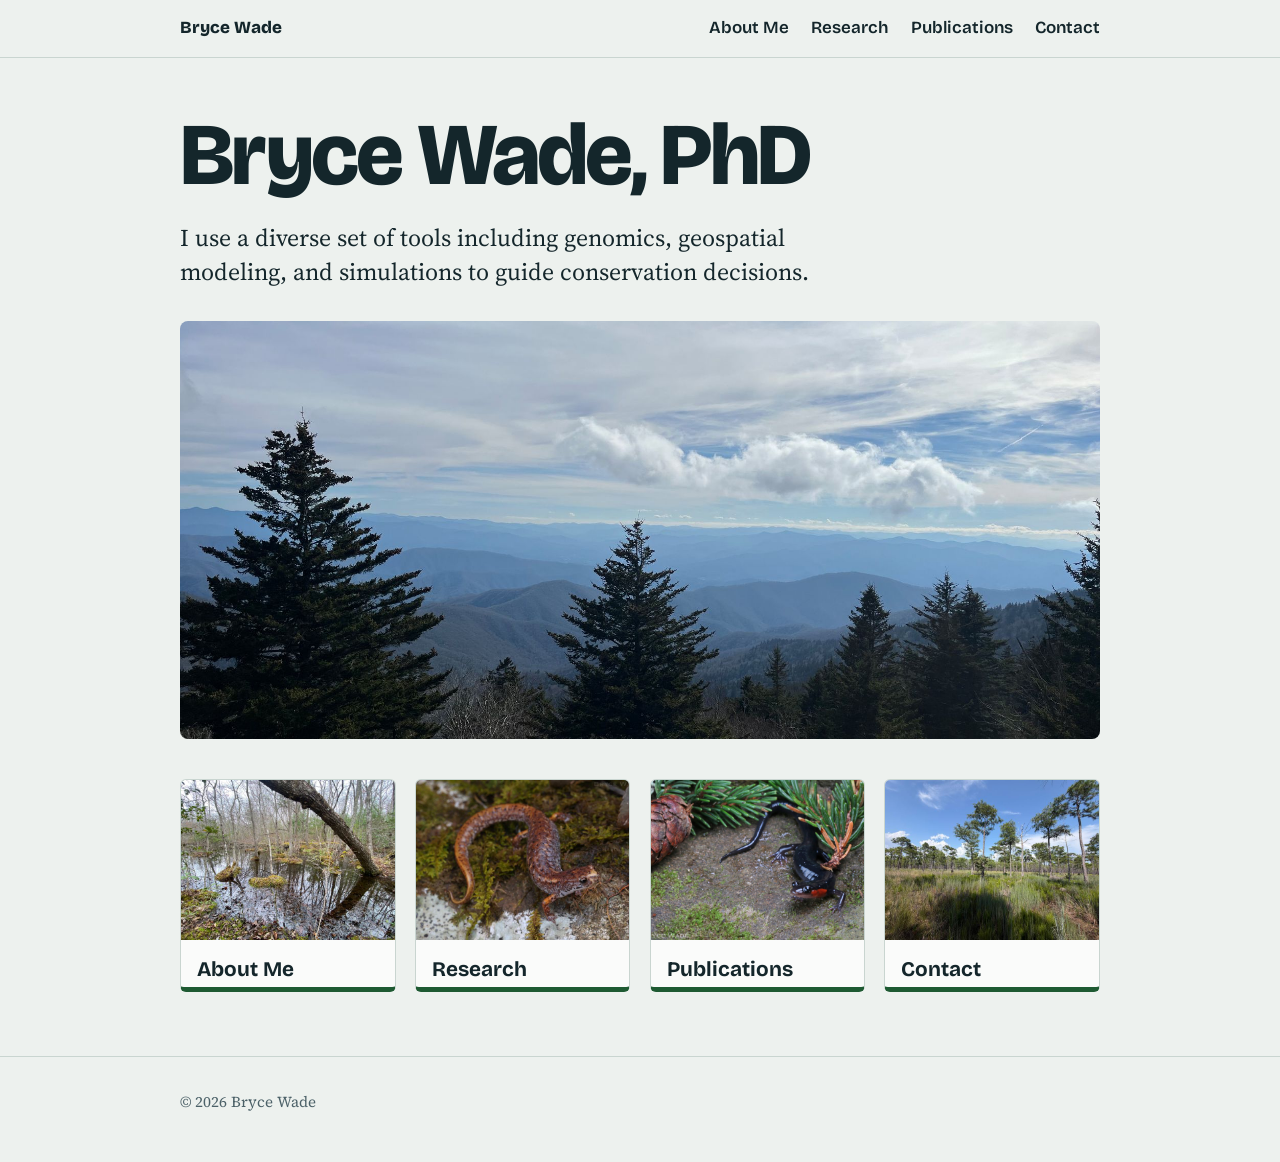
==== commit 8cf96d3e: "Update links in index.html for research, publications, and contact" ====
--- a/index.html
+++ b/index.html
@@ -16,9 +16,9 @@
 <img class="hero-photo" src="images/home-main.jpg" width="1800" height="818" alt="Blue ridgelines of the southern Appalachian Mountains seen through spruce and fir trees">
 <div class="tiles">
 <a href="about.html"><img src="images/about-thumb.jpg" width="640" height="480" alt="" loading="lazy"><b>About Me</b></a>
-<a href="research.html"><img src="images/research-thumb.jpg" width="640" height="480" alt="" loading="lazy"><b>Research</b><span>What I study and why</span></a>
-<a href="publications.html"><img src="images/publications-thumb.jpg" width="640" height="480" alt="" loading="lazy"><b>Publications</b><span>Papers and preprints</span></a>
-<a href="contact.html"><img src="images/contact-thumb.jpg" width="640" height="480" alt="" loading="lazy"><b>Contact</b><span>Get in touch</span></a>
+<a href="research.html"><img src="images/research-thumb.jpg" width="640" height="480" alt="" loading="lazy"><b>Research</b></a>
+<a href="publications.html"><img src="images/publications-thumb.jpg" width="640" height="480" alt="" loading="lazy"><b>Publications</b></a>
+<a href="contact.html"><img src="images/contact-thumb.jpg" width="640" height="480" alt="" loading="lazy"><b>Contact</b></a>
 </div>
 </main>
 <footer><div class="wrap">© 2026 Bryce Wade</div></footer>
